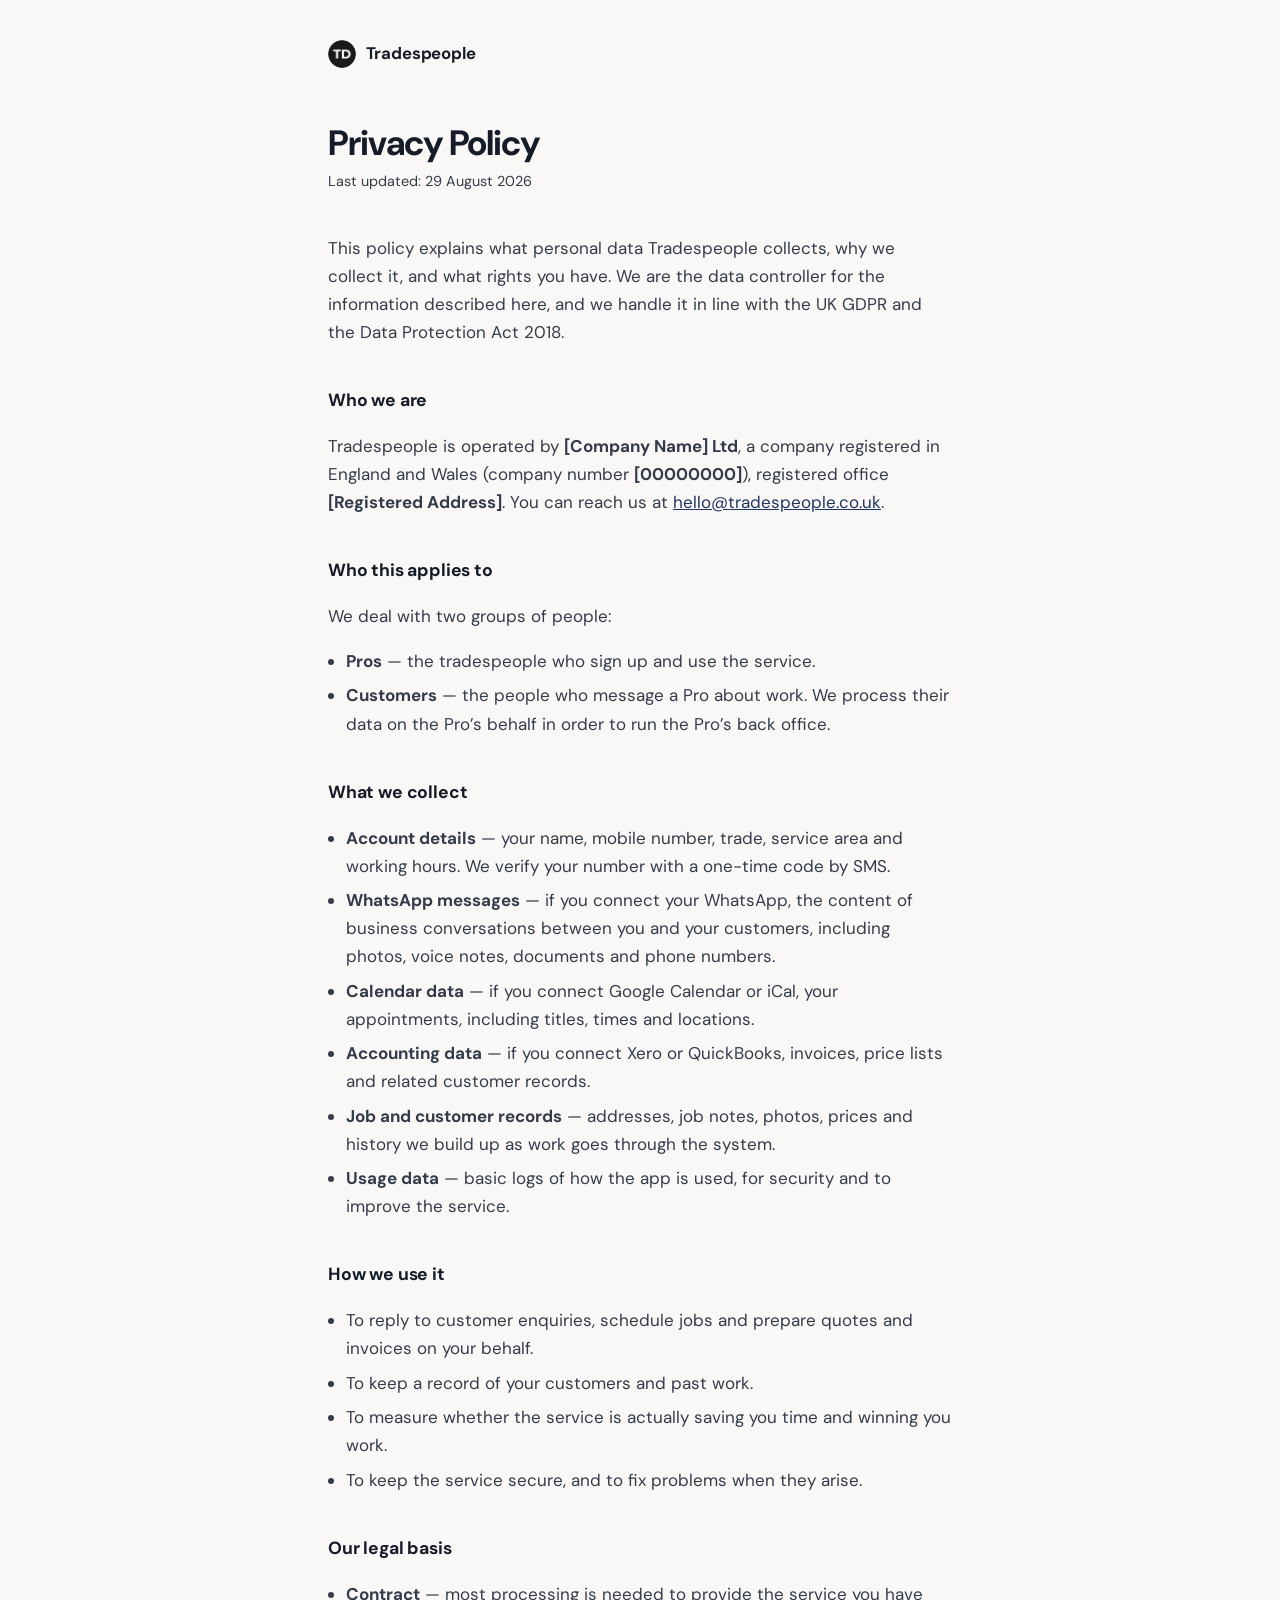
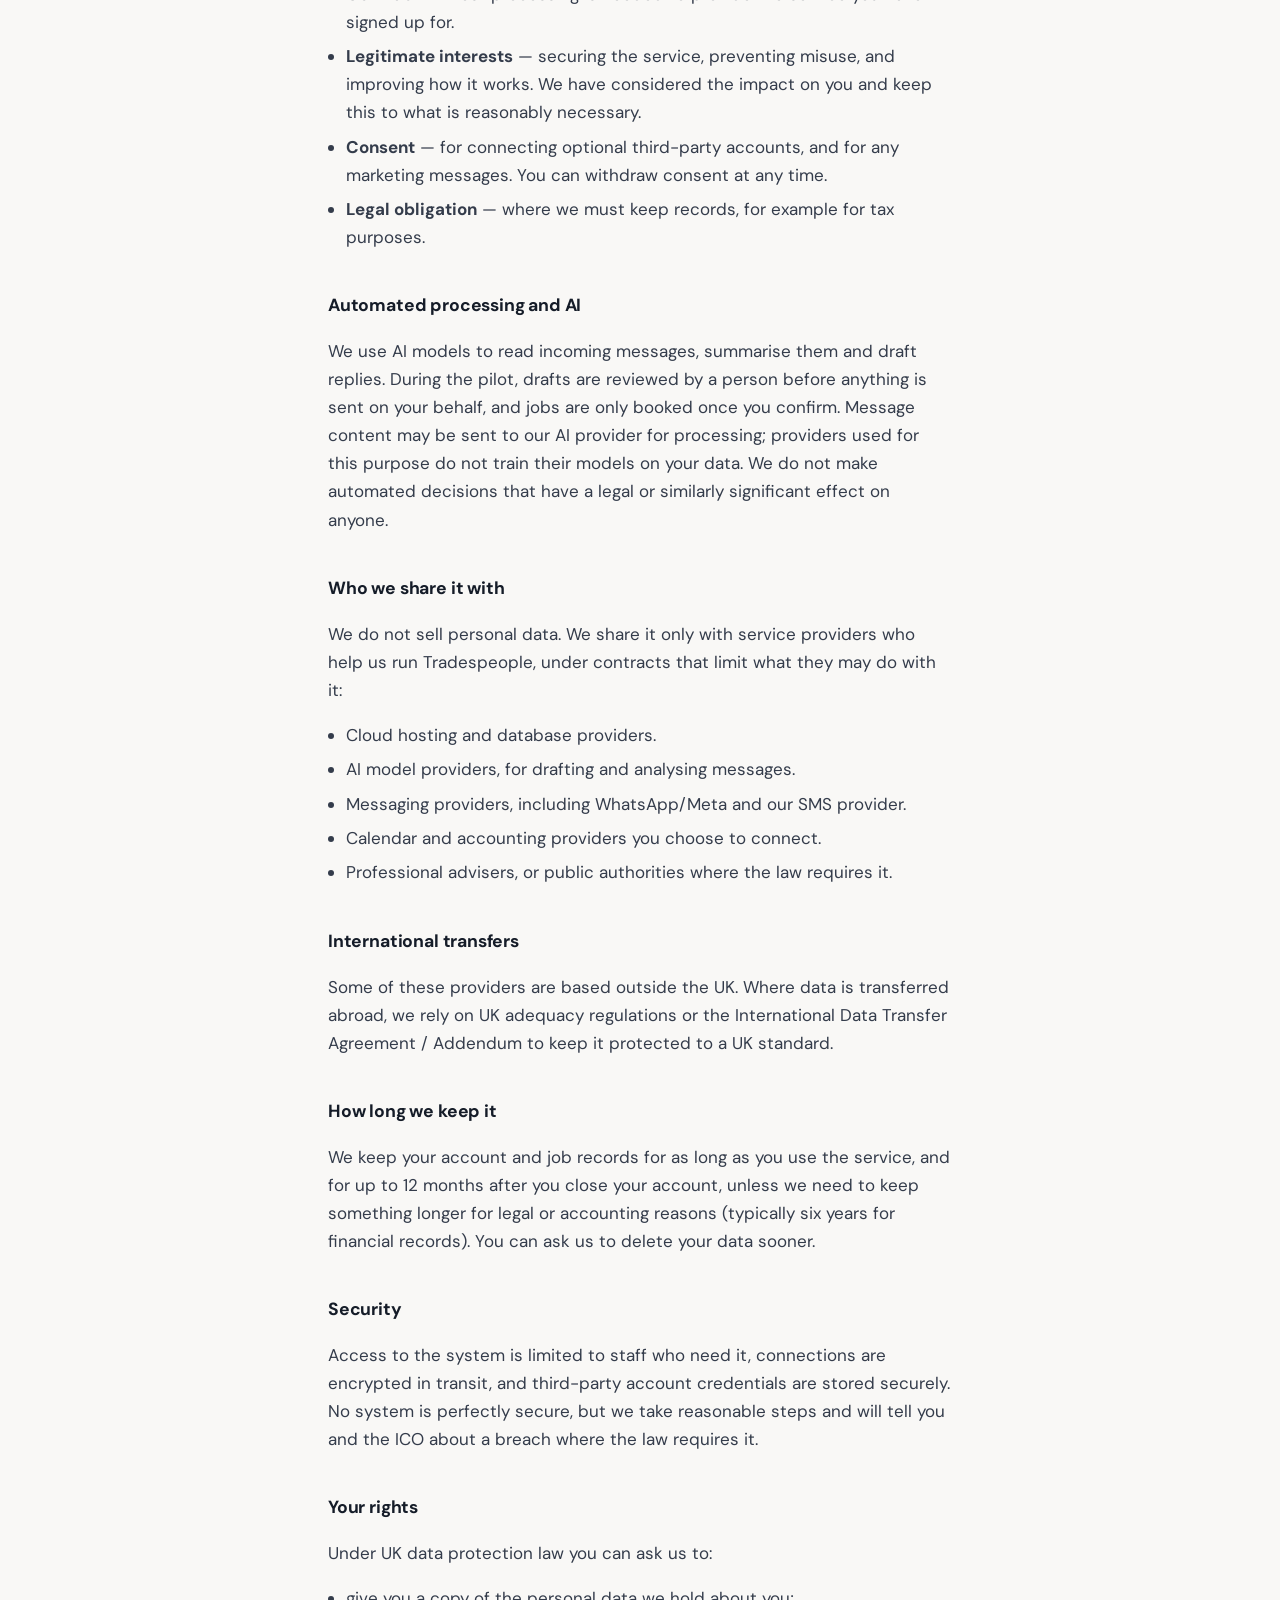
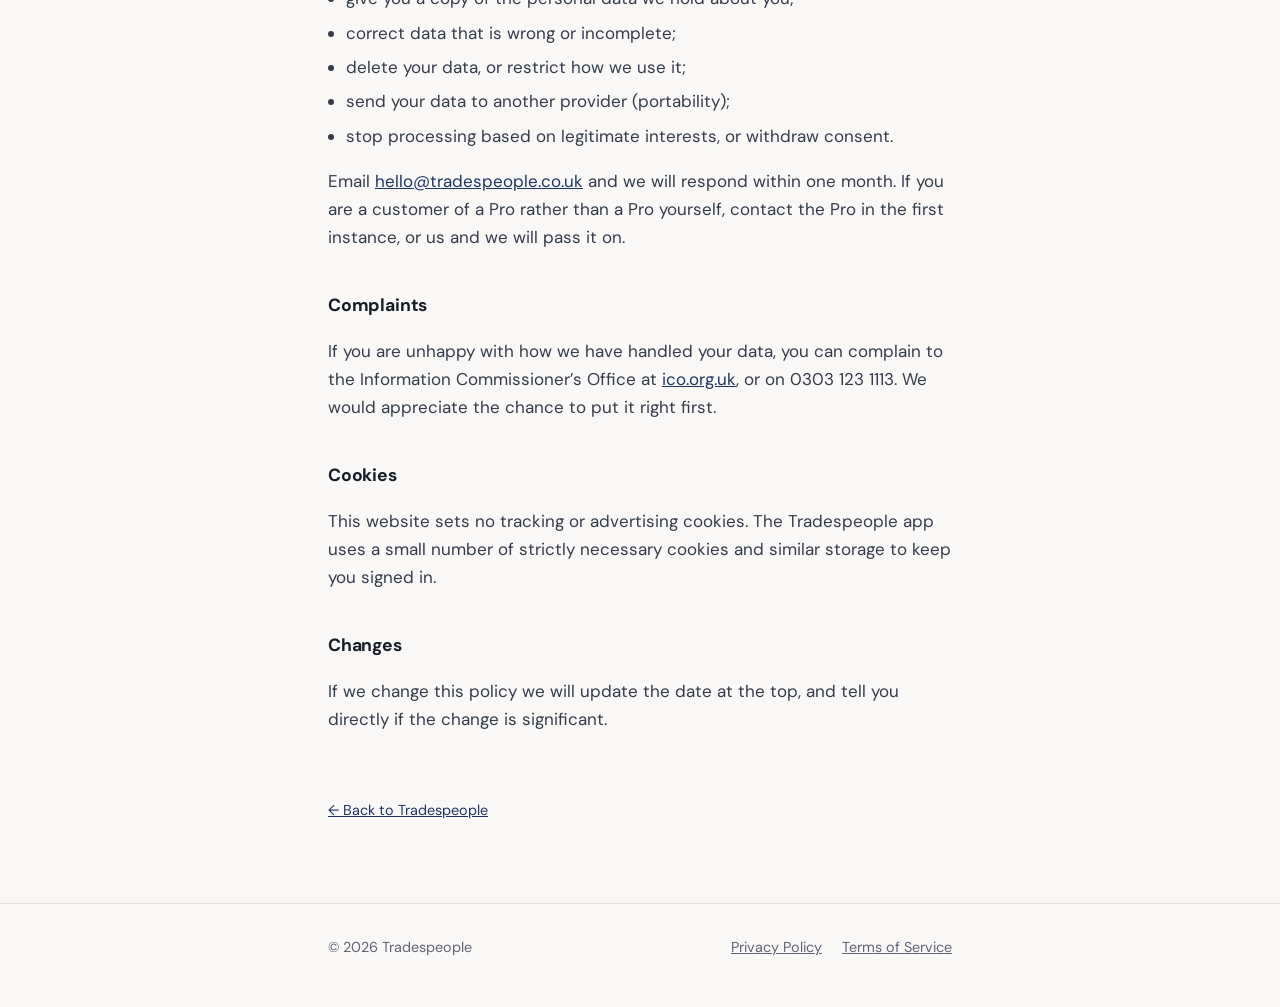
==== privacy.html @ 1533f0da "Add Tradespeople marketing site Static one-pager plus UK privacy policy and terms of service, styled" ====
<!doctype html>
<html lang="en-GB">
<head>
<meta charset="utf-8">
<meta name="viewport" content="width=device-width, initial-scale=1">
<title>Privacy Policy — Tradespeople</title>
<meta name="description" content="How Tradespeople collects, uses and protects personal data under UK GDPR.">
<meta name="robots" content="noindex">
<link rel="icon" href="favicon.ico" sizes="any">
<link rel="icon" type="image/png" sizes="32x32" href="favicon-32.png">
<link rel="apple-touch-icon" href="apple-touch-icon.png">
<link rel="preconnect" href="https://fonts.googleapis.com">
<link rel="preconnect" href="https://fonts.gstatic.com" crossorigin>
<link rel="stylesheet" href="https://fonts.googleapis.com/css2?family=DM+Sans:opsz,wght@9..40,400;9..40,600;9..40,700&display=swap">
<link rel="stylesheet" href="styles.css">
</head>
<body>

<header class="site-head">
  <div class="wrap">
    <a class="brand" href="index.html"><img class="brand-mark" src="logo-120.png" alt="" width="28" height="28"> Tradespeople</a>
  </div>
</header>

<main class="legal">
  <div class="wrap">
    <h1>Privacy Policy</h1>
    <p class="updated">Last updated: 29 August 2026</p>

    <p>
      This policy explains what personal data Tradespeople collects, why we collect
      it, and what rights you have. We are the data controller for the information
      described here, and we handle it in line with the UK GDPR and the Data
      Protection Act 2018.
    </p>

    <h2>Who we are</h2>
    <p>
      Tradespeople is operated by <strong>[Company Name] Ltd</strong>, a company
      registered in England and Wales (company number <strong>[00000000]</strong>),
      registered office <strong>[Registered Address]</strong>. You can reach us at
      <a href="mailto:hello@tradespeople.co.uk">hello@tradespeople.co.uk</a>.
    </p>

    <h2>Who this applies to</h2>
    <p>We deal with two groups of people:</p>
    <ul>
      <li><strong>Pros</strong> — the tradespeople who sign up and use the service.</li>
      <li><strong>Customers</strong> — the people who message a Pro about work. We
          process their data on the Pro’s behalf in order to run the Pro’s back office.</li>
    </ul>

    <h2>What we collect</h2>
    <ul>
      <li><strong>Account details</strong> — your name, mobile number, trade, service
          area and working hours. We verify your number with a one-time code by SMS.</li>
      <li><strong>WhatsApp messages</strong> — if you connect your WhatsApp, the
          content of business conversations between you and your customers, including
          photos, voice notes, documents and phone numbers.</li>
      <li><strong>Calendar data</strong> — if you connect Google Calendar or iCal, your
          appointments, including titles, times and locations.</li>
      <li><strong>Accounting data</strong> — if you connect Xero or QuickBooks,
          invoices, price lists and related customer records.</li>
      <li><strong>Job and customer records</strong> — addresses, job notes, photos,
          prices and history we build up as work goes through the system.</li>
      <li><strong>Usage data</strong> — basic logs of how the app is used, for
          security and to improve the service.</li>
    </ul>

    <h2>How we use it</h2>
    <ul>
      <li>To reply to customer enquiries, schedule jobs and prepare quotes and
          invoices on your behalf.</li>
      <li>To keep a record of your customers and past work.</li>
      <li>To measure whether the service is actually saving you time and winning you
          work.</li>
      <li>To keep the service secure, and to fix problems when they arise.</li>
    </ul>

    <h2>Our legal basis</h2>
    <ul>
      <li><strong>Contract</strong> — most processing is needed to provide the service
          you have signed up for.</li>
      <li><strong>Legitimate interests</strong> — securing the service, preventing
          misuse, and improving how it works. We have considered the impact on you and
          keep this to what is reasonably necessary.</li>
      <li><strong>Consent</strong> — for connecting optional third-party accounts, and
          for any marketing messages. You can withdraw consent at any time.</li>
      <li><strong>Legal obligation</strong> — where we must keep records, for example
          for tax purposes.</li>
    </ul>

    <h2>Automated processing and AI</h2>
    <p>
      We use AI models to read incoming messages, summarise them and draft replies.
      During the pilot, drafts are reviewed by a person before anything is sent on
      your behalf, and jobs are only booked once you confirm. Message content may be
      sent to our AI provider for processing; providers used for this purpose do not
      train their models on your data. We do not make automated decisions that have a
      legal or similarly significant effect on anyone.
    </p>

    <h2>Who we share it with</h2>
    <p>
      We do not sell personal data. We share it only with service providers who help
      us run Tradespeople, under contracts that limit what they may do with it:
    </p>
    <ul>
      <li>Cloud hosting and database providers.</li>
      <li>AI model providers, for drafting and analysing messages.</li>
      <li>Messaging providers, including WhatsApp/Meta and our SMS provider.</li>
      <li>Calendar and accounting providers you choose to connect.</li>
      <li>Professional advisers, or public authorities where the law requires it.</li>
    </ul>

    <h2>International transfers</h2>
    <p>
      Some of these providers are based outside the UK. Where data is transferred
      abroad, we rely on UK adequacy regulations or the International Data Transfer
      Agreement / Addendum to keep it protected to a UK standard.
    </p>

    <h2>How long we keep it</h2>
    <p>
      We keep your account and job records for as long as you use the service, and for
      up to 12 months after you close your account, unless we need to keep something
      longer for legal or accounting reasons (typically six years for financial
      records). You can ask us to delete your data sooner.
    </p>

    <h2>Security</h2>
    <p>
      Access to the system is limited to staff who need it, connections are encrypted
      in transit, and third-party account credentials are stored securely. No system
      is perfectly secure, but we take reasonable steps and will tell you and the ICO
      about a breach where the law requires it.
    </p>

    <h2>Your rights</h2>
    <p>Under UK data protection law you can ask us to:</p>
    <ul>
      <li>give you a copy of the personal data we hold about you;</li>
      <li>correct data that is wrong or incomplete;</li>
      <li>delete your data, or restrict how we use it;</li>
      <li>send your data to another provider (portability);</li>
      <li>stop processing based on legitimate interests, or withdraw consent.</li>
    </ul>
    <p>
      Email <a href="mailto:hello@tradespeople.co.uk">hello@tradespeople.co.uk</a> and
      we will respond within one month. If you are a customer of a Pro rather than a
      Pro yourself, contact the Pro in the first instance, or us and we will pass it on.
    </p>

    <h2>Complaints</h2>
    <p>
      If you are unhappy with how we have handled your data, you can complain to the
      Information Commissioner’s Office at
      <a href="https://ico.org.uk/make-a-complaint/" rel="noopener">ico.org.uk</a>,
      or on 0303 123 1113. We would appreciate the chance to put it right first.
    </p>

    <h2>Cookies</h2>
    <p>
      This website sets no tracking or advertising cookies. The Tradespeople app uses
      a small number of strictly necessary cookies and similar storage to keep you
      signed in.
    </p>

    <h2>Changes</h2>
    <p>
      If we change this policy we will update the date at the top, and tell you
      directly if the change is significant.
    </p>

    <a class="back" href="index.html">← Back to Tradespeople</a>
  </div>
</main>

<footer class="site-foot">
  <div class="wrap">
    <span>© 2026 Tradespeople</span>
    <span class="spacer"></span>
    <a href="privacy.html">Privacy Policy</a>
    <a href="terms.html">Terms of Service</a>
  </div>
</footer>

</body>
</html>
---- styles.css ----
/* Tradespeople — minimal shared stylesheet.
   Palette lifted from the Pro app (apps/pro/src/index.css). */

:root {
  --bg: hsl(40, 20%, 97%);
  --fg: hsl(220, 30%, 12%);
  --muted: hsl(230, 10%, 42%);
  --primary: hsl(220, 50%, 25%);
  --accent: hsl(38, 85%, 55%);
  --border: hsl(40, 15%, 87%);
  --radius: 0.75rem;
  --measure: 42rem;
}

*, *::before, *::after { box-sizing: border-box; }

html { -webkit-text-size-adjust: 100%; }

body {
  margin: 0;
  background: var(--bg);
  color: var(--fg);
  font-family: "DM Sans", ui-sans-serif, system-ui, -apple-system,
    "Segoe UI", Roboto, Helvetica, Arial, sans-serif;
  font-size: 17px;
  line-height: 1.65;
  -webkit-font-smoothing: antialiased;
}

.wrap {
  max-width: var(--measure);
  margin: 0 auto;
  padding: 0 1.5rem;
}

/* ---- header ---- */

.site-head {
  padding: 2.5rem 0 0;
}

.brand {
  display: inline-flex;
  align-items: center;
  gap: 0.6rem;
  font-weight: 700;
  font-size: 1.05rem;
  letter-spacing: -0.01em;
  color: var(--fg);
  text-decoration: none;
}

.brand-mark {
  width: 1.75rem;
  height: 1.75rem;
  border-radius: 50%;
  display: block;
}

.hero-mark {
  width: 4.5rem;
  height: 4.5rem;
  border-radius: 50%;
  display: block;
  margin: 0 0 1.75rem;
}

/* ---- hero ---- */

.hero { padding: 4.5rem 0 3.5rem; }

h1 {
  font-size: clamp(2rem, 6vw, 2.9rem);
  line-height: 1.12;
  letter-spacing: -0.03em;
  margin: 0 0 1rem;
  text-wrap: balance;
}

.lede {
  font-size: 1.15rem;
  color: var(--muted);
  margin: 0 0 2rem;
  max-width: 34rem;
}

.cta {
  display: inline-block;
  background: var(--primary);
  color: hsl(40, 20%, 96%);
  text-decoration: none;
  font-weight: 600;
  padding: 0.7rem 1.4rem;
  border-radius: var(--radius);
  transition: opacity 0.15s ease;
}

.cta:hover { opacity: 0.88; }

.cta-note {
  display: block;
  margin-top: 0.85rem;
  font-size: 0.9rem;
  color: var(--muted);
}

/* ---- sections ---- */

section + section { border-top: 1px solid var(--border); }

.band { padding: 3.25rem 0; }

h2 {
  font-size: 0.78rem;
  text-transform: uppercase;
  letter-spacing: 0.09em;
  color: var(--muted);
  font-weight: 600;
  margin: 0 0 1.75rem;
}

.items {
  list-style: none;
  margin: 0;
  padding: 0;
  display: grid;
  gap: 1.75rem;
}

.items h3 {
  font-size: 1.05rem;
  margin: 0 0 0.3rem;
  letter-spacing: -0.01em;
}

.items p {
  margin: 0;
  color: var(--muted);
}

.trades {
  margin: 0;
  color: var(--muted);
}

/* ---- footer ---- */

.site-foot {
  border-top: 1px solid var(--border);
  margin-top: 1rem;
  padding: 2rem 0 3rem;
  font-size: 0.9rem;
  color: var(--muted);
}

.site-foot .wrap {
  display: flex;
  flex-wrap: wrap;
  gap: 0.4rem 1.25rem;
  align-items: baseline;
}

.site-foot a { color: var(--muted); }
.site-foot .spacer { flex: 1 1 auto; }

a { color: var(--primary); }
a:hover { text-decoration: none; }

/* ---- legal pages ---- */

.legal { padding: 3rem 0 4rem; }

.legal h1 {
  font-size: clamp(1.7rem, 5vw, 2.2rem);
  margin-bottom: 0.4rem;
}

.updated {
  color: var(--muted);
  font-size: 0.9rem;
  margin: 0 0 2.5rem;
}

.legal h2 {
  font-size: 1.1rem;
  text-transform: none;
  letter-spacing: -0.01em;
  color: var(--fg);
  font-weight: 700;
  margin: 2.5rem 0 0.75rem;
}

.legal p, .legal li { color: hsl(220, 18%, 25%); }
.legal ul { padding-left: 1.15rem; }
.legal li { margin-bottom: 0.4rem; }

.back {
  display: inline-block;
  margin-top: 3rem;
  font-size: 0.9rem;
}

@media (prefers-color-scheme: dark) {
  :root {
    --bg: hsl(225, 25%, 12%);
    --fg: hsl(40, 15%, 94%);
    --muted: hsl(225, 10%, 62%);
    --primary: hsl(225, 45%, 62%);
    --border: hsl(225, 15%, 22%);
  }
  .brand-mark, .hero-mark { box-shadow: 0 0 0 1px hsl(225, 15%, 30%); }
  .cta { background: hsl(225, 45%, 45%); color: hsl(40, 20%, 96%); }
  .legal p, .legal li { color: hsl(40, 12%, 80%); }
}
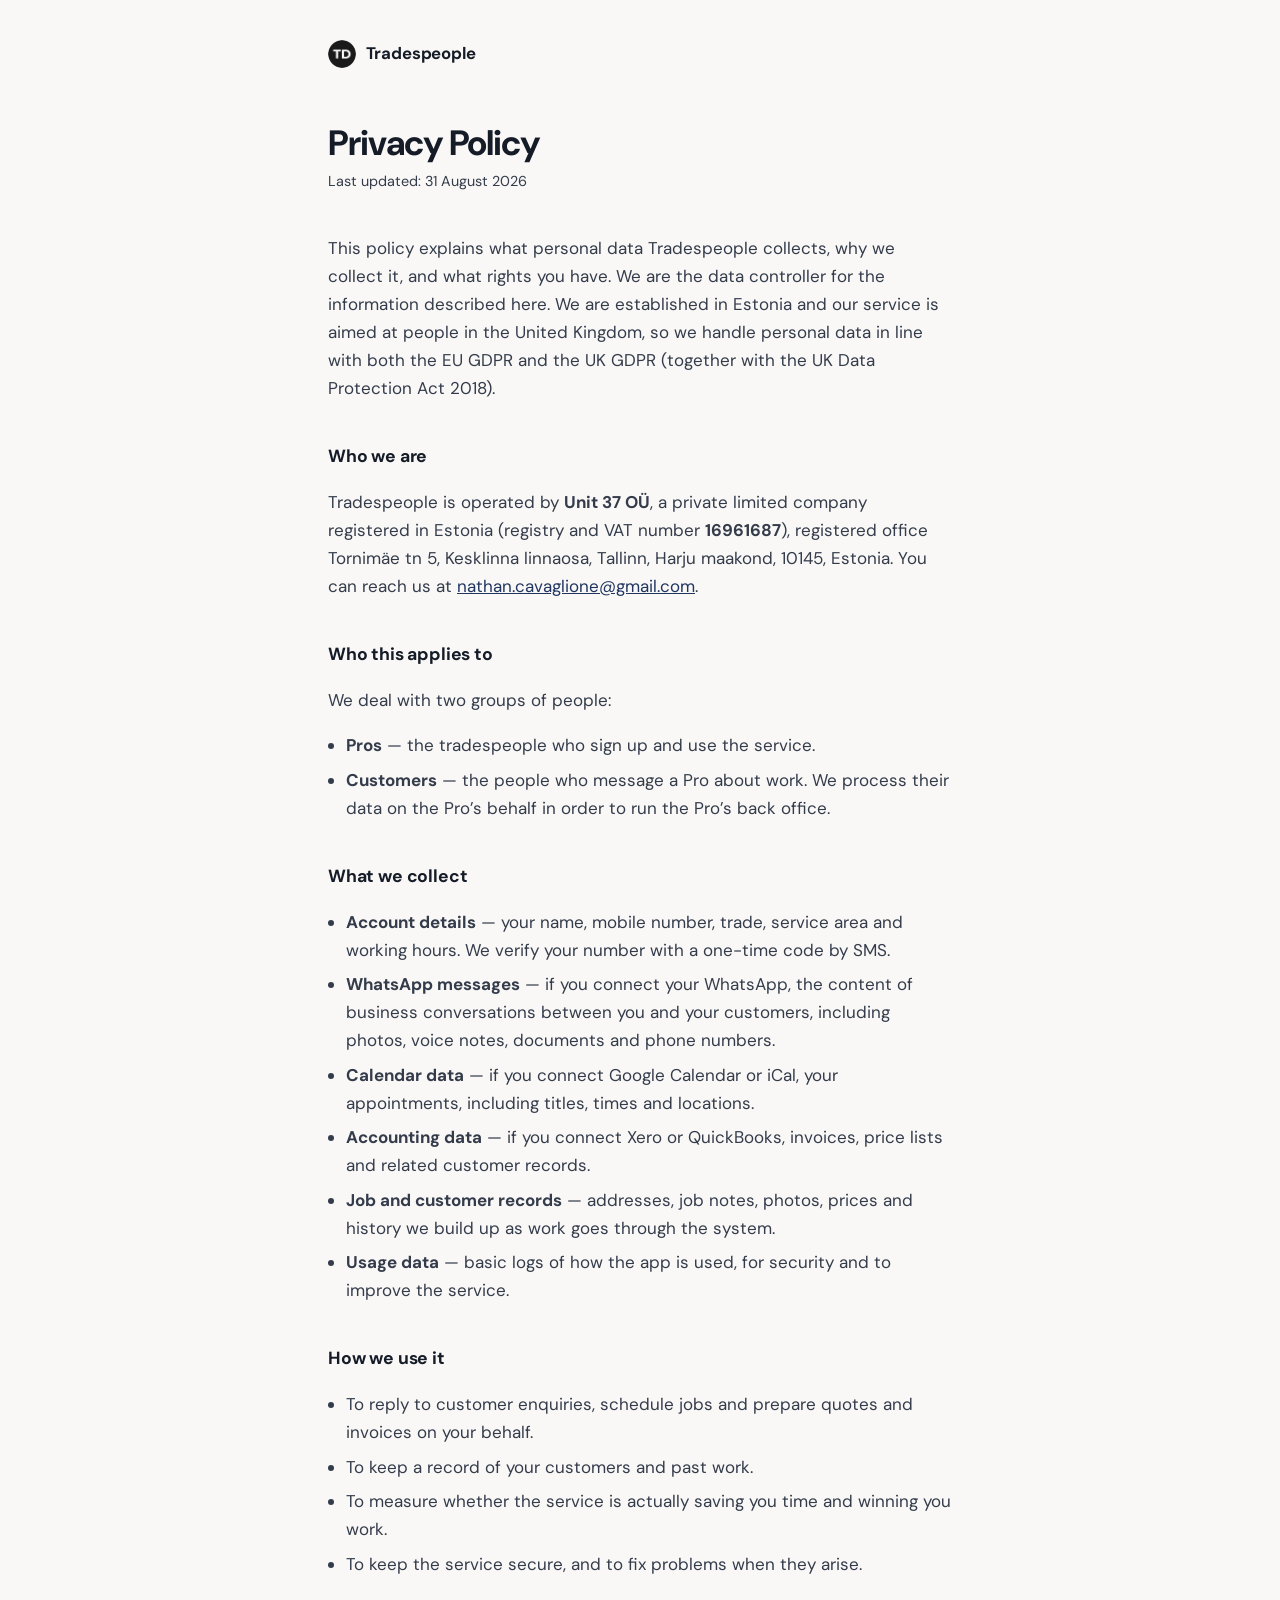
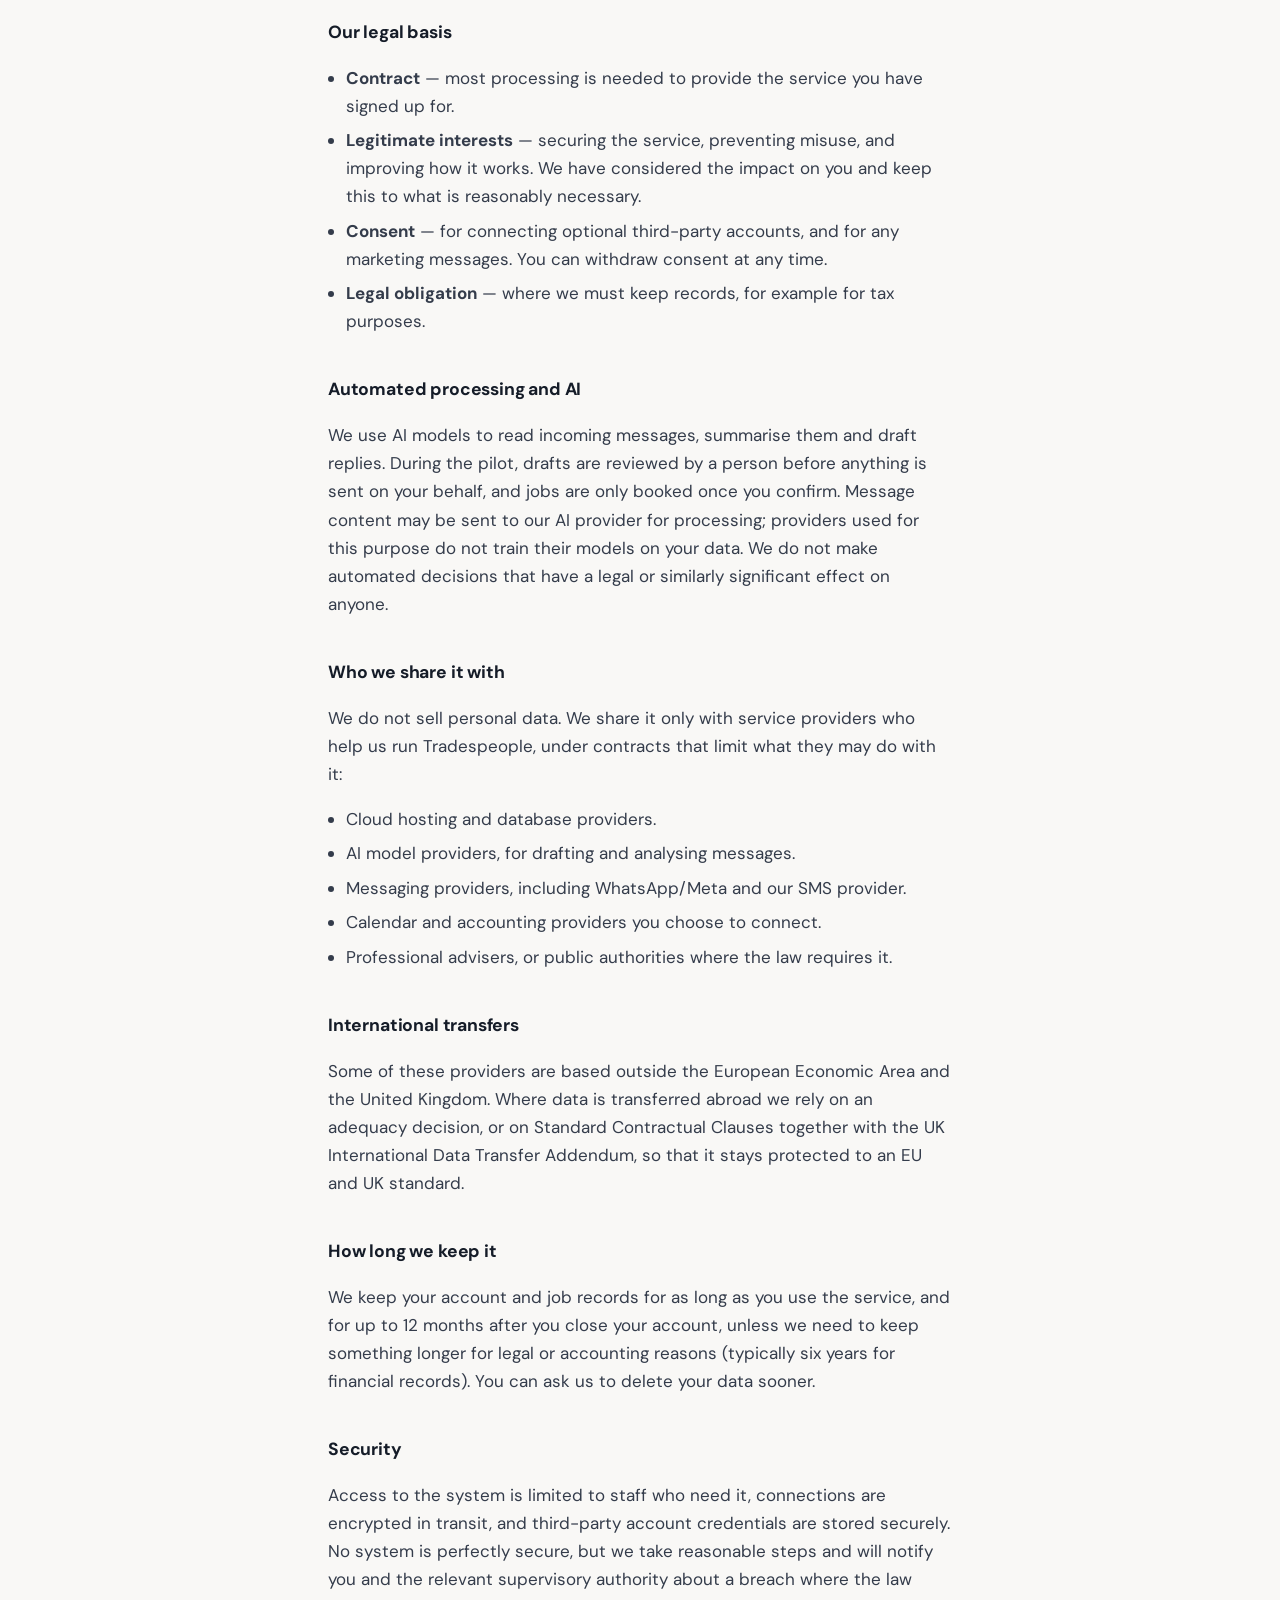
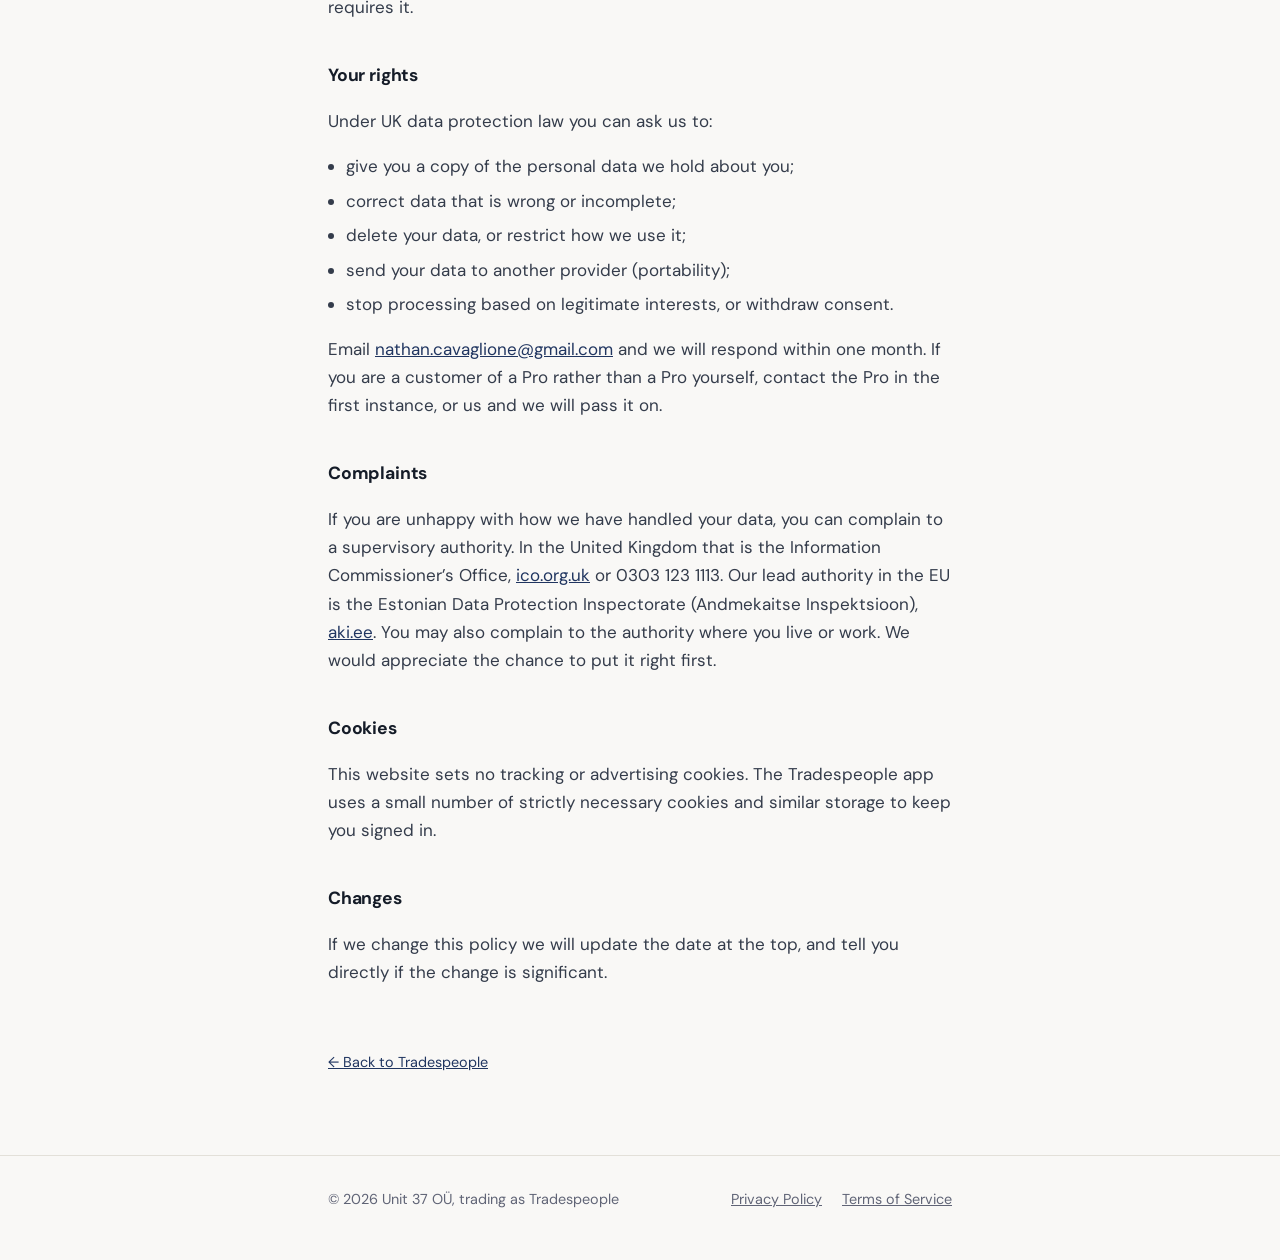
==== commit 39e1656c: "Fill in real company details for Unit 37 OÜ The operating entity is Estonian, not UK, so the legal p" ====
--- a/privacy.html
+++ b/privacy.html
@@ -25,21 +25,23 @@
 <main class="legal">
   <div class="wrap">
     <h1>Privacy Policy</h1>
-    <p class="updated">Last updated: 29 August 2026</p>
+    <p class="updated">Last updated: 31 August 2026</p>
 
     <p>
       This policy explains what personal data Tradespeople collects, why we collect
       it, and what rights you have. We are the data controller for the information
-      described here, and we handle it in line with the UK GDPR and the Data
-      Protection Act 2018.
+      described here. We are established in Estonia and our service is aimed at
+      people in the United Kingdom, so we handle personal data in line with both
+      the EU GDPR and the UK GDPR (together with the UK Data Protection Act 2018).
     </p>
 
     <h2>Who we are</h2>
     <p>
-      Tradespeople is operated by <strong>[Company Name] Ltd</strong>, a company
-      registered in England and Wales (company number <strong>[00000000]</strong>),
-      registered office <strong>[Registered Address]</strong>. You can reach us at
-      <a href="mailto:hello@tradespeople.co.uk">hello@tradespeople.co.uk</a>.
+      Tradespeople is operated by <strong>Unit 37 OÜ</strong>, a private limited
+      company registered in Estonia (registry and VAT number
+      <strong>16961687</strong>), registered office Tornimäe tn 5, Kesklinna
+      linnaosa, Tallinn, Harju maakond, 10145, Estonia. You can reach us at
+      <a href="mailto:nathan.cavaglione@gmail.com">nathan.cavaglione@gmail.com</a>.
     </p>
 
     <h2>Who this applies to</h2>
@@ -115,9 +117,11 @@
 
     <h2>International transfers</h2>
     <p>
-      Some of these providers are based outside the UK. Where data is transferred
-      abroad, we rely on UK adequacy regulations or the International Data Transfer
-      Agreement / Addendum to keep it protected to a UK standard.
+      Some of these providers are based outside the European Economic Area and the
+      United Kingdom. Where data is transferred abroad we rely on an adequacy
+      decision, or on Standard Contractual Clauses together with the UK
+      International Data Transfer Addendum, so that it stays protected to an EU and
+      UK standard.
     </p>
 
     <h2>How long we keep it</h2>
@@ -132,8 +136,8 @@
     <p>
       Access to the system is limited to staff who need it, connections are encrypted
       in transit, and third-party account credentials are stored securely. No system
-      is perfectly secure, but we take reasonable steps and will tell you and the ICO
-      about a breach where the law requires it.
+      is perfectly secure, but we take reasonable steps and will notify you and the
+      relevant supervisory authority about a breach where the law requires it.
     </p>
 
     <h2>Your rights</h2>
@@ -146,17 +150,22 @@
       <li>stop processing based on legitimate interests, or withdraw consent.</li>
     </ul>
     <p>
-      Email <a href="mailto:hello@tradespeople.co.uk">hello@tradespeople.co.uk</a> and
+      Email <a href="mailto:nathan.cavaglione@gmail.com">nathan.cavaglione@gmail.com</a> and
       we will respond within one month. If you are a customer of a Pro rather than a
       Pro yourself, contact the Pro in the first instance, or us and we will pass it on.
     </p>
 
     <h2>Complaints</h2>
     <p>
-      If you are unhappy with how we have handled your data, you can complain to the
-      Information Commissioner’s Office at
-      <a href="https://ico.org.uk/make-a-complaint/" rel="noopener">ico.org.uk</a>,
-      or on 0303 123 1113. We would appreciate the chance to put it right first.
+      If you are unhappy with how we have handled your data, you can complain to a
+      supervisory authority. In the United Kingdom that is the Information
+      Commissioner’s Office,
+      <a href="https://ico.org.uk/make-a-complaint/" rel="noopener">ico.org.uk</a>
+      or 0303 123 1113. Our lead authority in the EU is the Estonian Data Protection
+      Inspectorate (Andmekaitse Inspektsioon),
+      <a href="https://www.aki.ee/en" rel="noopener">aki.ee</a>. You may also
+      complain to the authority where you live or work. We would appreciate the
+      chance to put it right first.
     </p>
 
     <h2>Cookies</h2>
@@ -178,7 +187,7 @@
 
 <footer class="site-foot">
   <div class="wrap">
-    <span>© 2026 Tradespeople</span>
+    <span>© 2026 Unit 37 OÜ, trading as Tradespeople</span>
     <span class="spacer"></span>
     <a href="privacy.html">Privacy Policy</a>
     <a href="terms.html">Terms of Service</a>
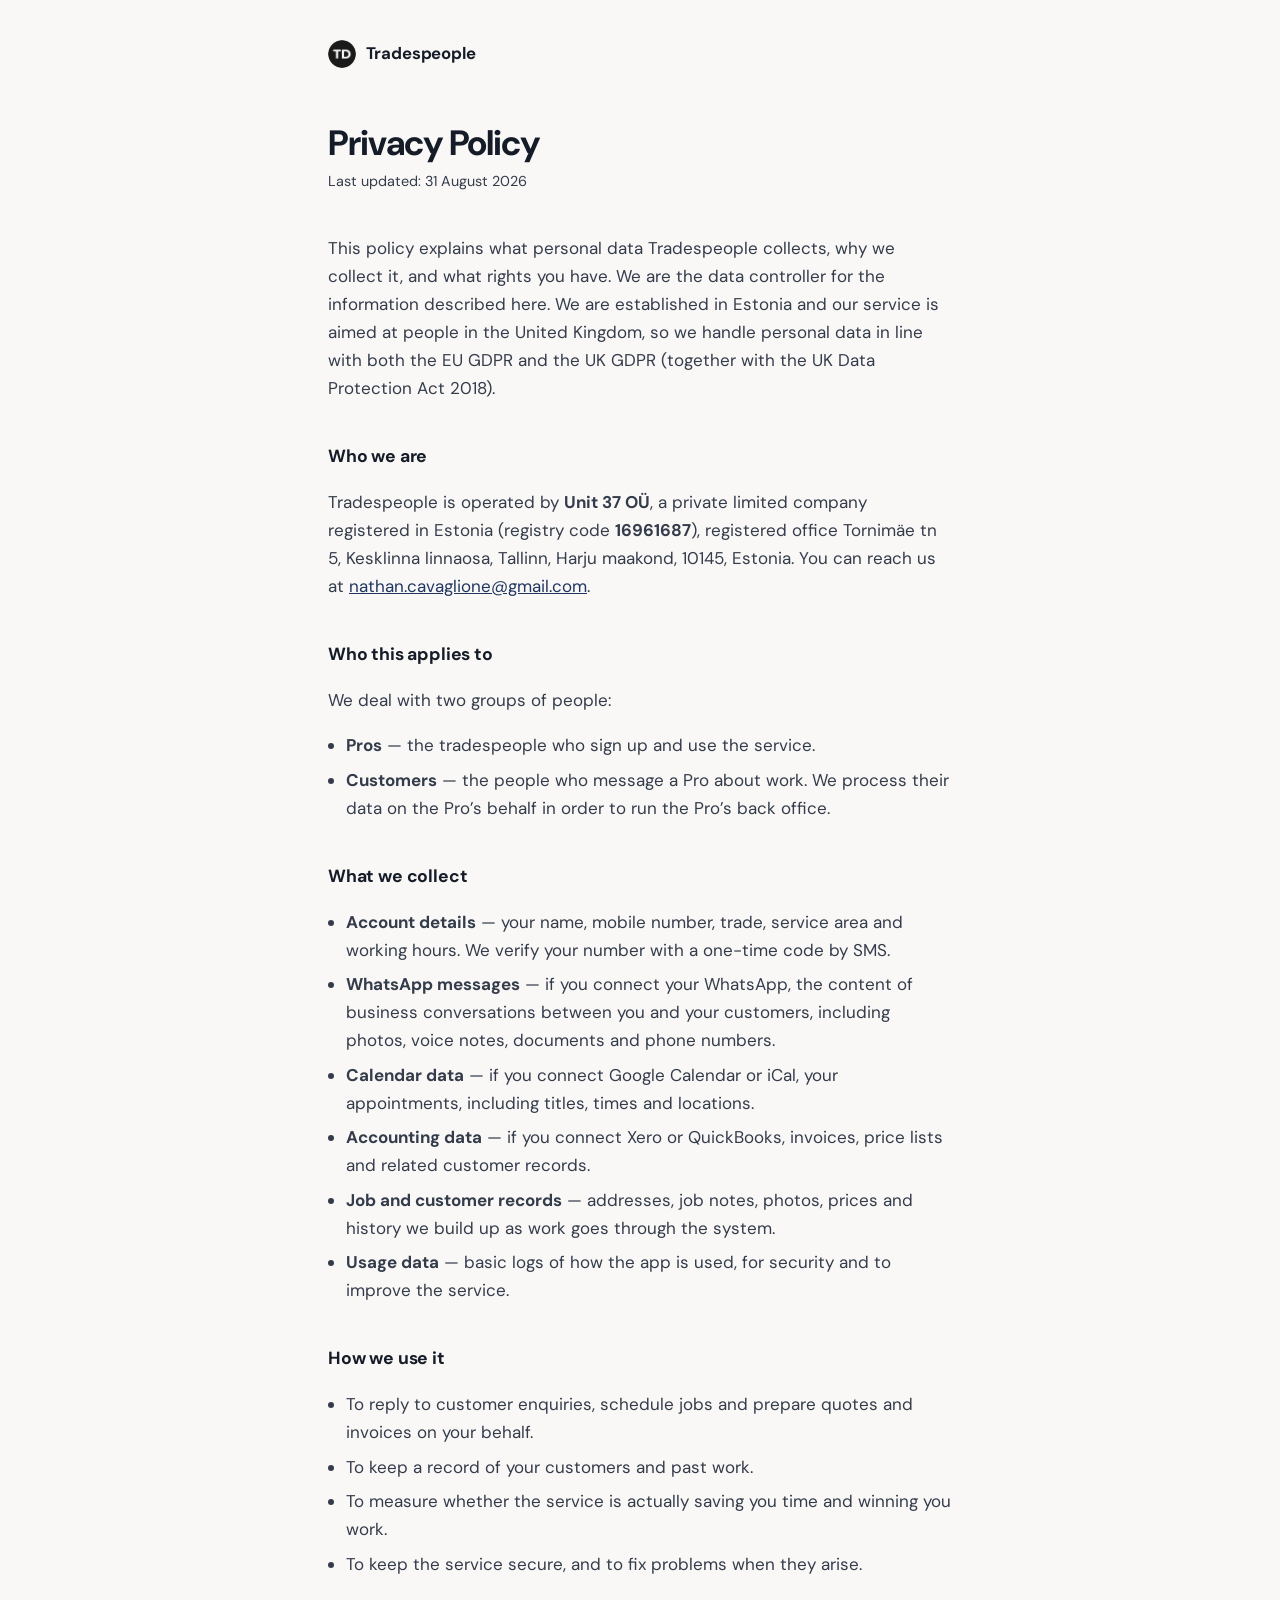
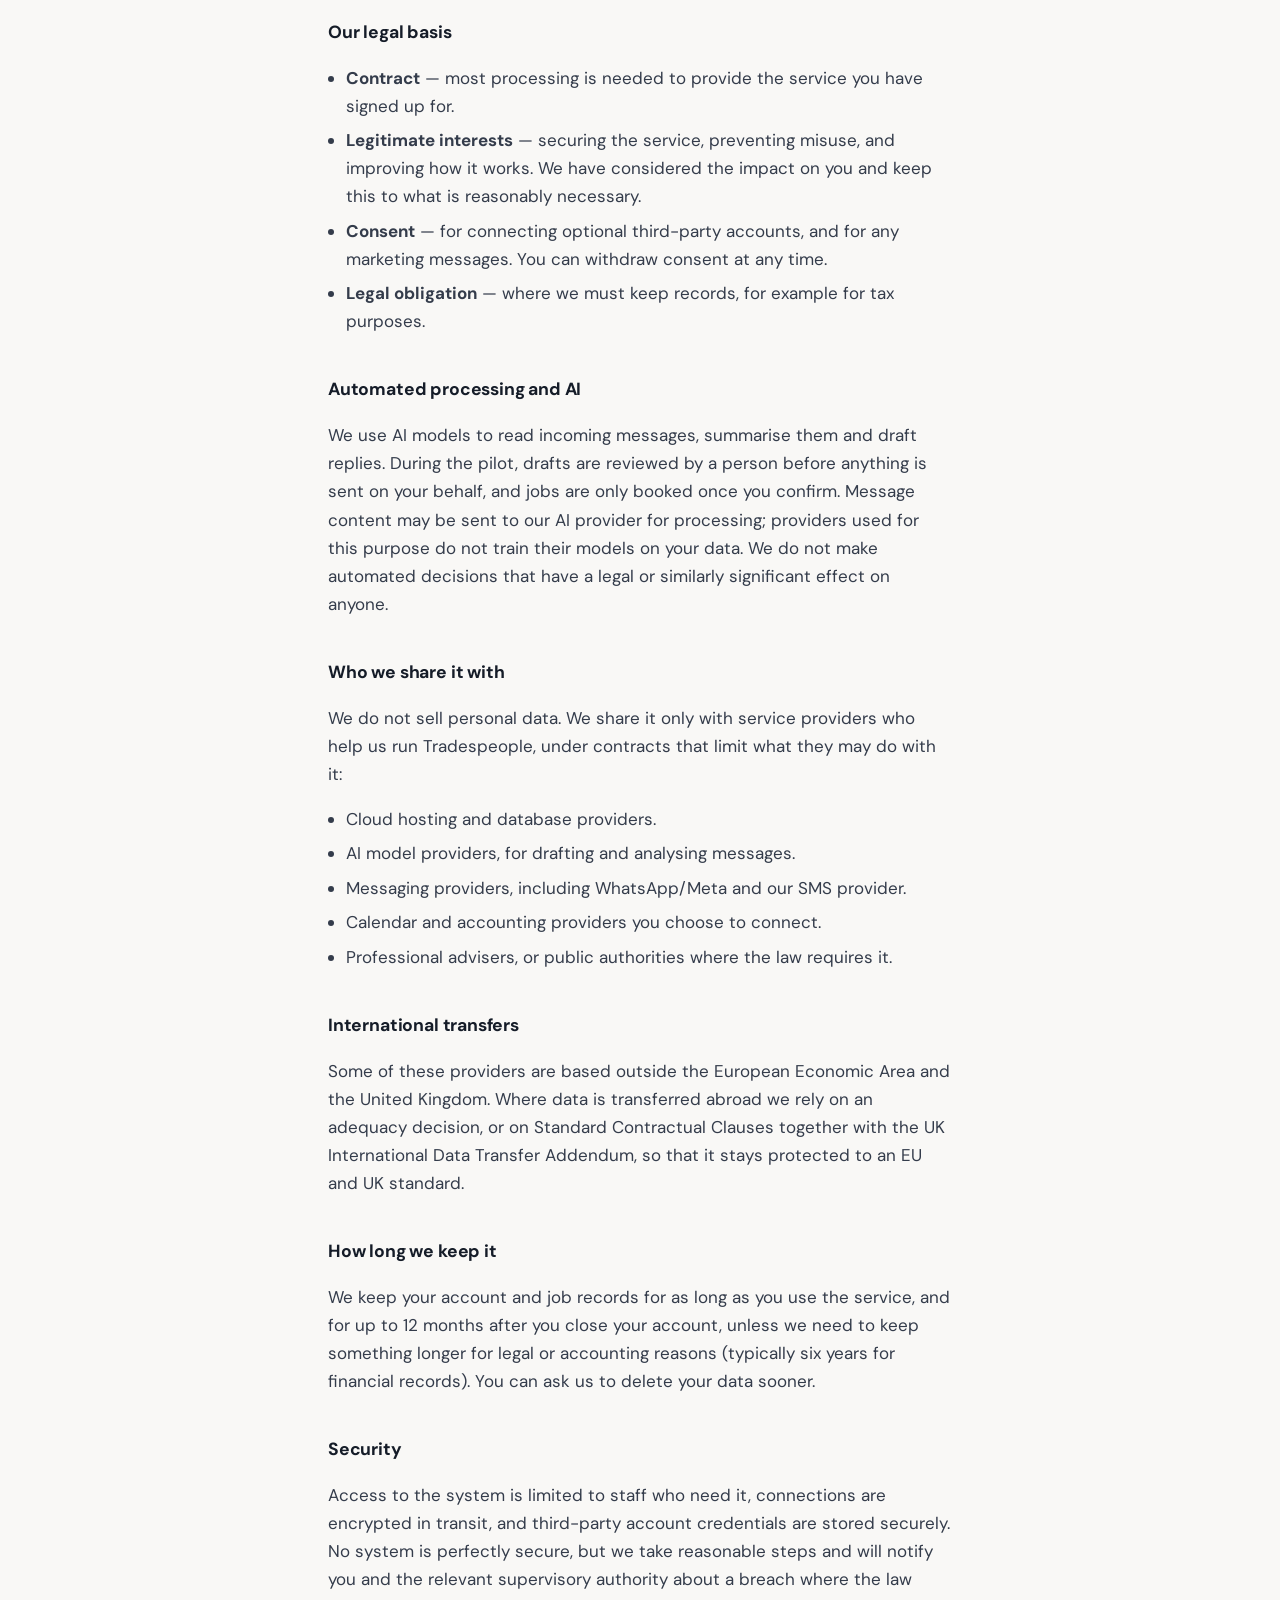
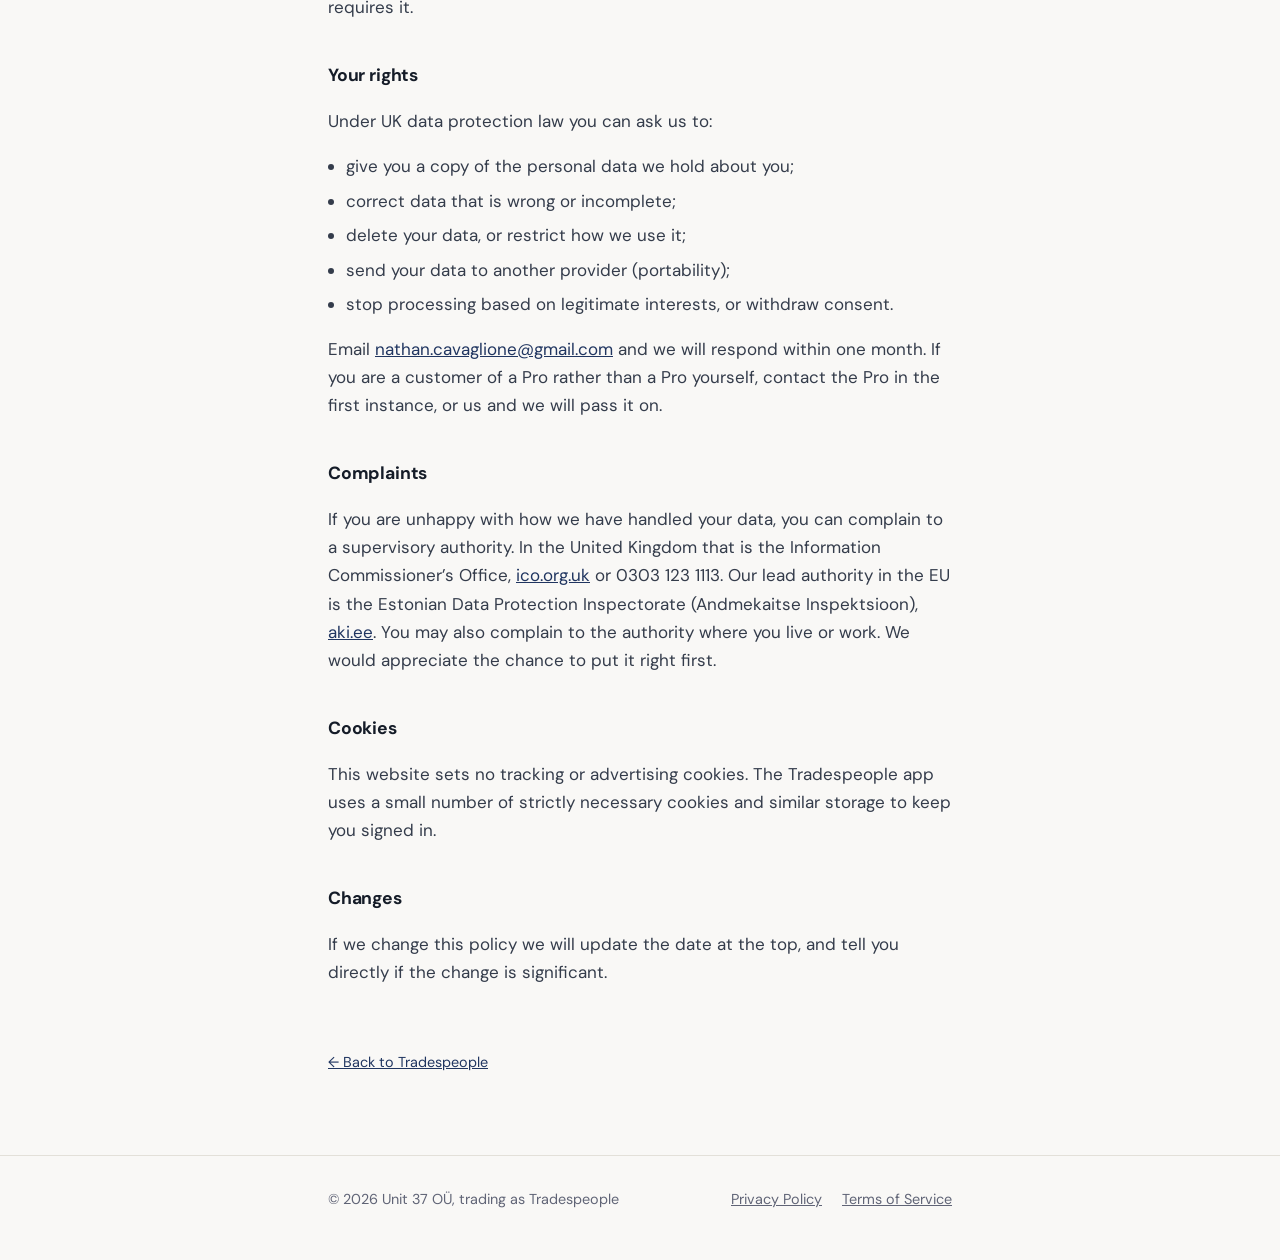
==== commit d591414f: "Drop the VAT number claim; not VAT-registered 16961687 is the Estonian registry code only. Both page" ====
--- a/privacy.html
+++ b/privacy.html
@@ -38,7 +38,7 @@
     <h2>Who we are</h2>
     <p>
       Tradespeople is operated by <strong>Unit 37 OÜ</strong>, a private limited
-      company registered in Estonia (registry and VAT number
+      company registered in Estonia (registry code
       <strong>16961687</strong>), registered office Tornimäe tn 5, Kesklinna
       linnaosa, Tallinn, Harju maakond, 10145, Estonia. You can reach us at
       <a href="mailto:nathan.cavaglione@gmail.com">nathan.cavaglione@gmail.com</a>.
